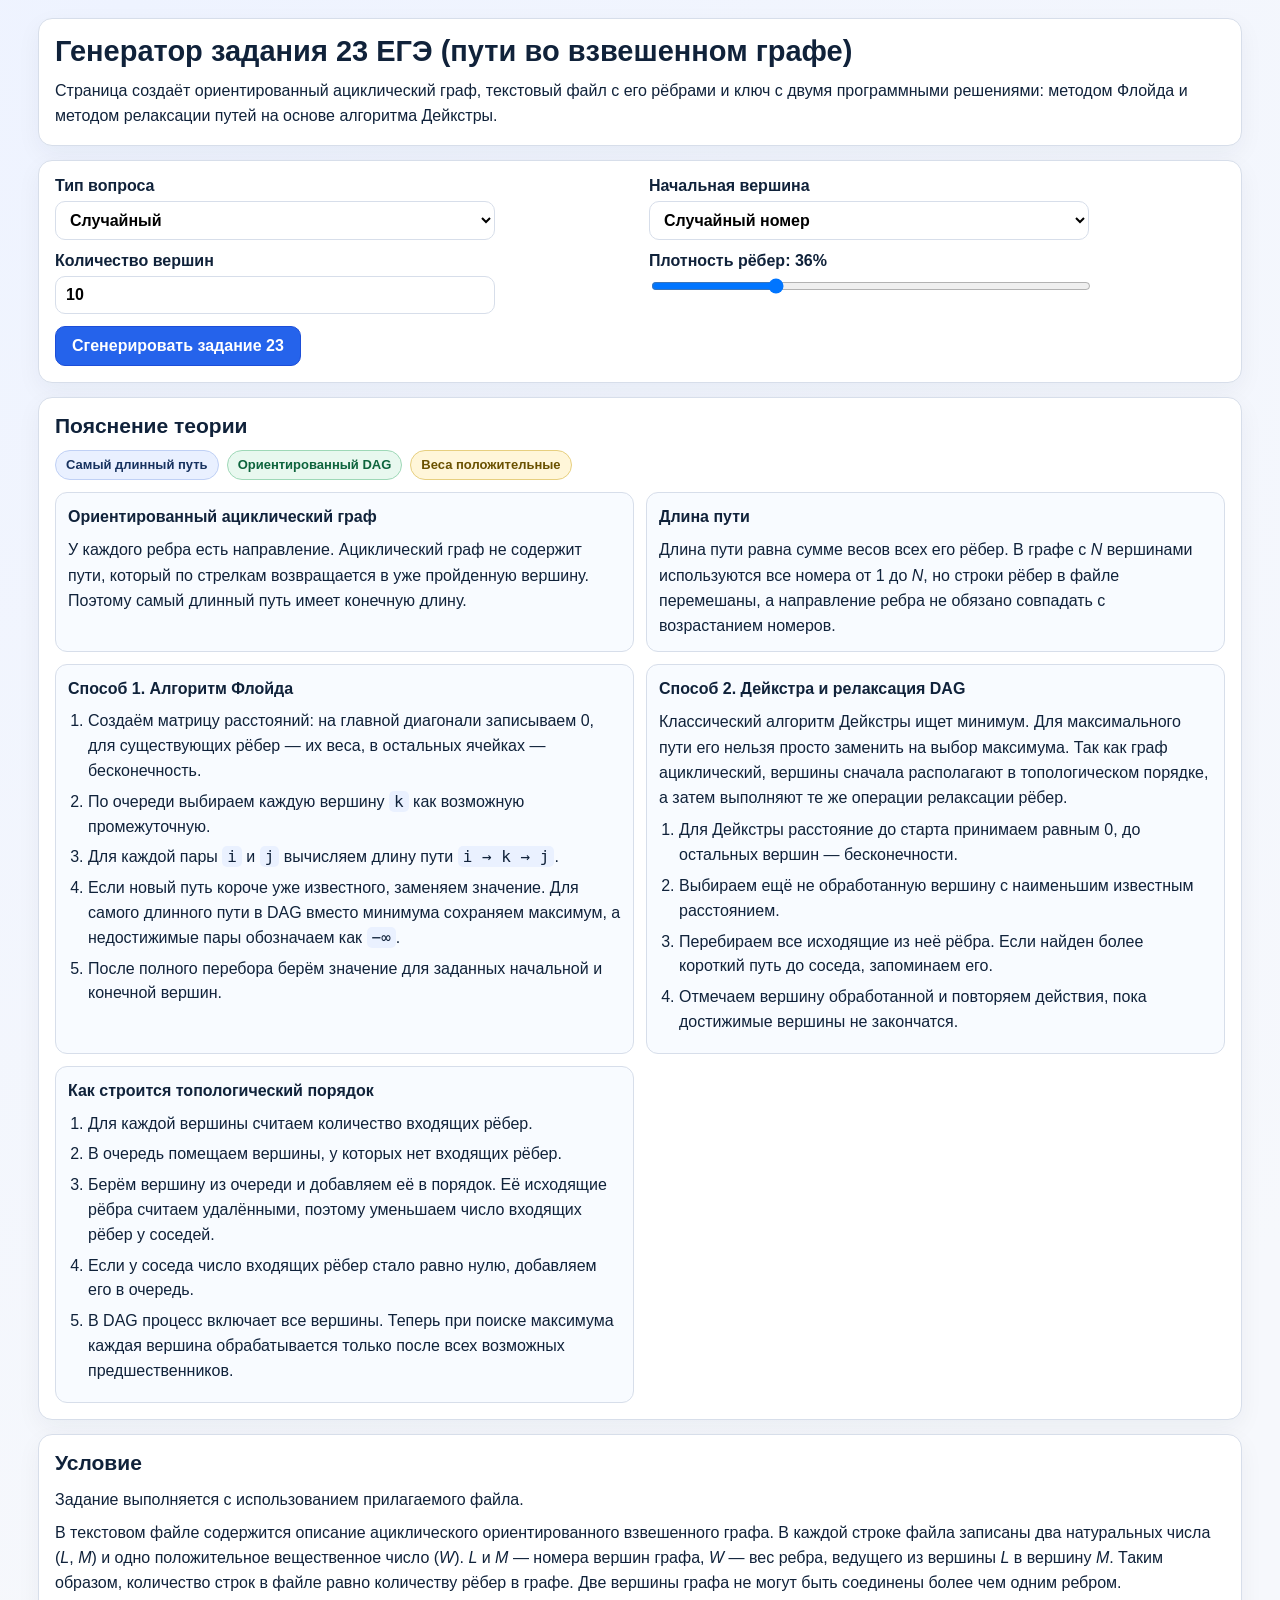
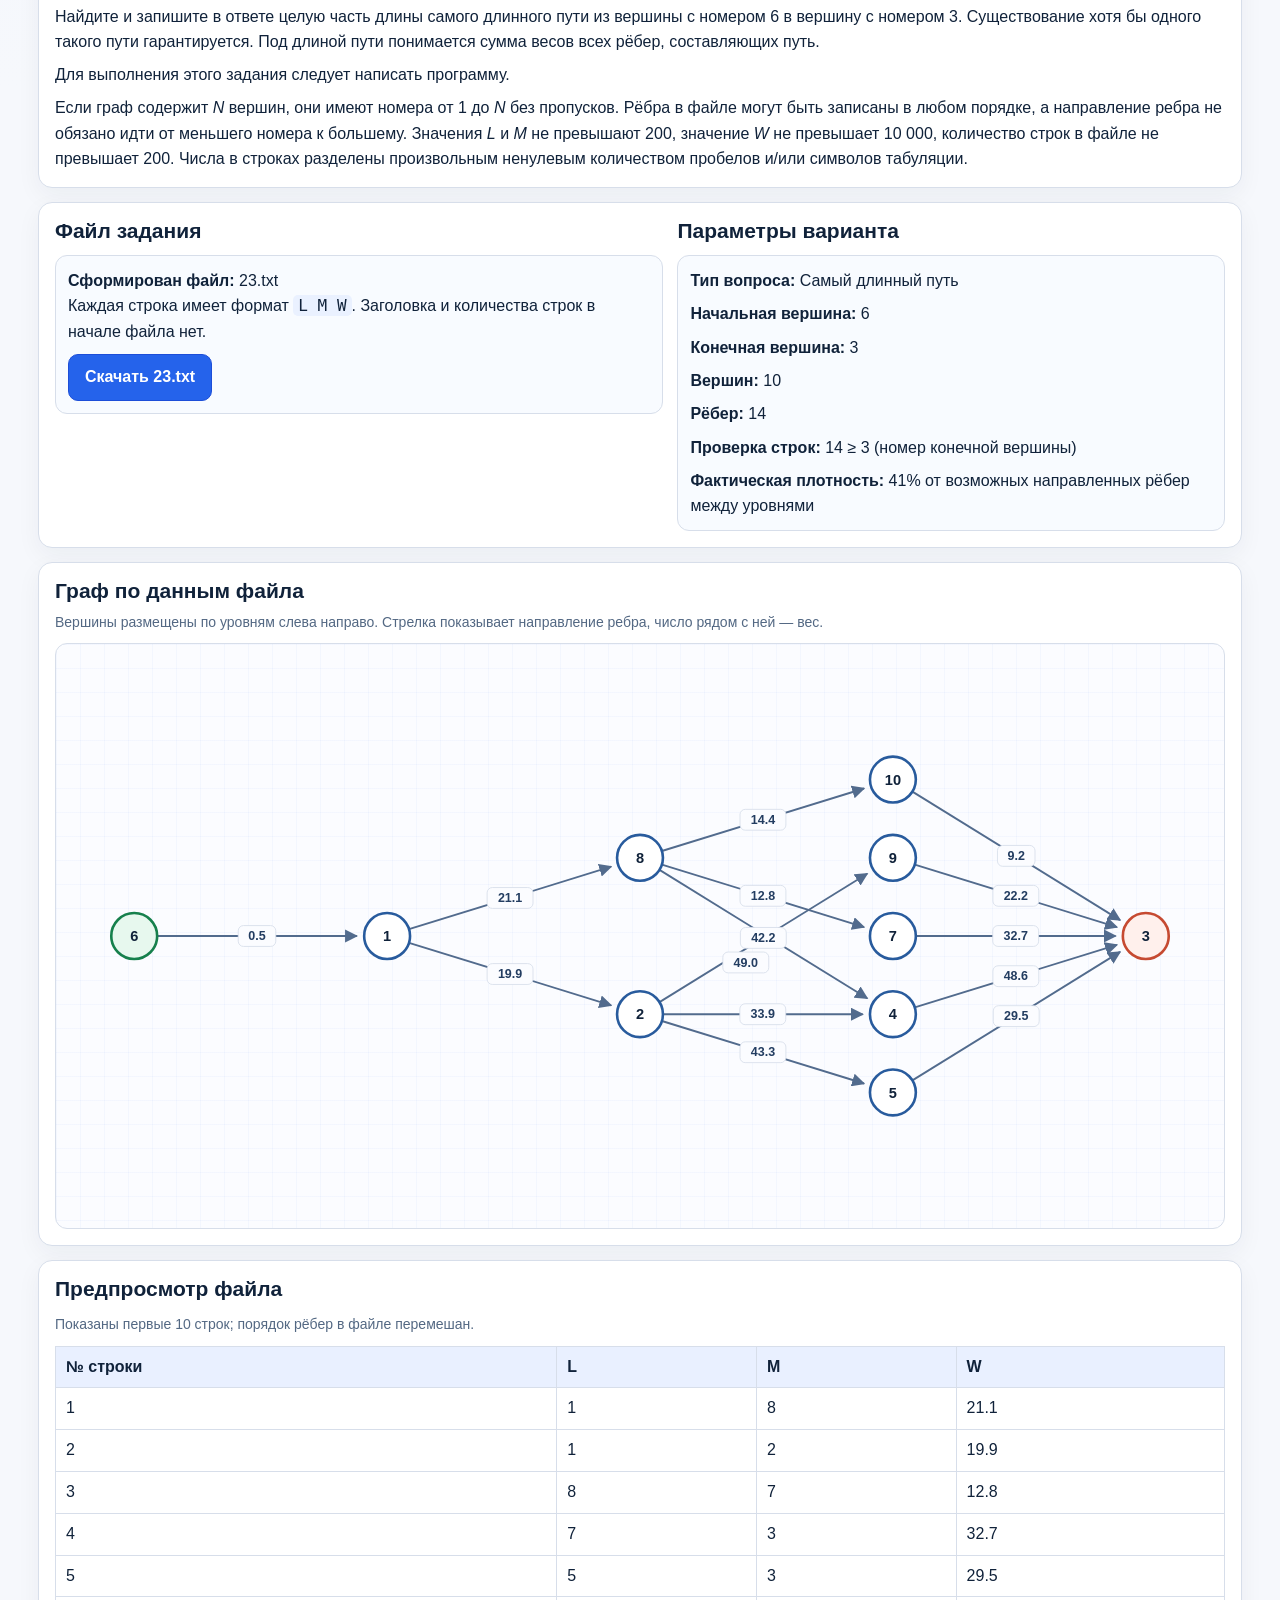
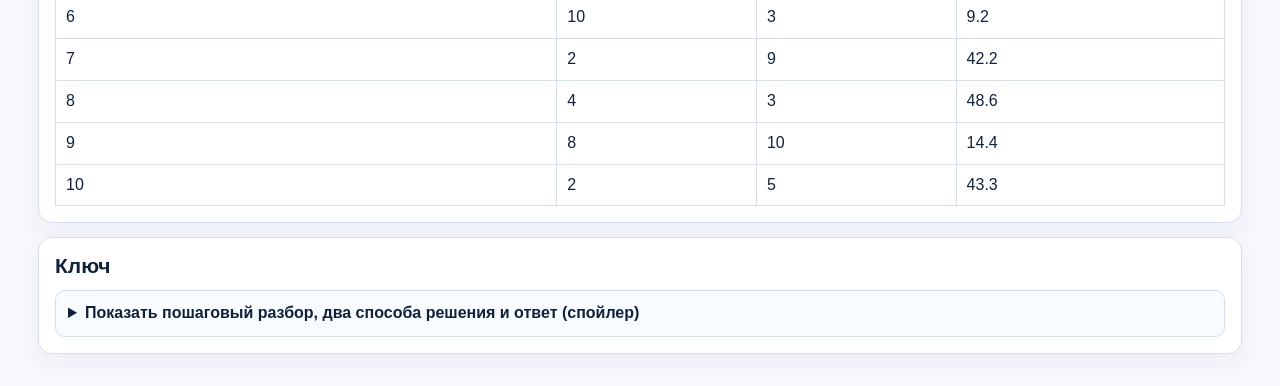
==== task23/index.html @ 6cdf8ed6 "Add task 23 graph path generator" ====
<!doctype html>
<html lang="ru">
  <head>
    <meta charset="UTF-8" />
    <meta name="viewport" content="width=device-width, initial-scale=1.0" />
    <title>Генератор задания 23 ЕГЭ</title>
    <link rel="stylesheet" href="styles.css" />
  </head>
  <body>
    <main class="app">
      <header class="panel">
        <h1>Генератор задания 23 ЕГЭ (пути во взвешенном графе)</h1>
        <p>
          Страница создаёт ориентированный ациклический граф, текстовый файл
          с его рёбрами и ключ с двумя программными решениями: методом Флойда
          и методом релаксации путей на основе алгоритма Дейкстры.
        </p>
      </header>

      <section class="panel controls">
        <label>
          Тип вопроса
          <select id="questionType">
            <option value="random">Случайный</option>
            <option value="shortest">Длина кратчайшего пути</option>
            <option value="longest">Длина самого длинного пути</option>
            <option value="difference">Разность длинного и короткого путей</option>
          </select>
        </label>

        <label>
          Начальная вершина
          <select id="startMode">
            <option value="random">Случайный номер</option>
            <option value="one">Вершина 1</option>
            <option value="not_one">Не вершина 1</option>
          </select>
        </label>

        <label>
          Количество вершин
          <input id="vertexCount" type="number" min="7" max="16" value="10" />
        </label>

        <label>
          <span>Плотность рёбер: <strong id="densityValue">36</strong>%</span>
          <input id="density" type="range" min="25" max="65" value="36" />
        </label>

        <button id="generateBtn" type="button">Сгенерировать задание 23</button>
      </section>

      <section class="panel">
        <h2>Пояснение теории</h2>
        <div id="theoryWrap" class="theory-wrap"></div>
      </section>

      <section class="panel">
        <h2>Условие</h2>
        <div id="taskText" class="task-text"></div>
      </section>

      <section class="panel file-layout">
        <div>
          <h2>Файл задания</h2>
          <div id="filesWrap" class="files-wrap"></div>
        </div>
        <div>
          <h2>Параметры варианта</h2>
          <div id="paramsWrap" class="params-wrap"></div>
        </div>
      </section>

      <section class="panel">
        <h2>Граф по данным файла</h2>
        <p class="section-note">
          Вершины размещены по уровням слева направо. Стрелка показывает
          направление ребра, число рядом с ней — вес.
        </p>
        <div id="graphWrap" class="graph-wrap"></div>
      </section>

      <section class="panel">
        <h2>Предпросмотр файла</h2>
        <div id="previewWrap" class="preview-wrap"></div>
      </section>

      <section class="panel">
        <h2>Ключ</h2>
        <div id="solutionWrap" class="solution"></div>
      </section>
    </main>

    <script src="app.js"></script>
  </body>
</html>
---- task23/styles.css ----
:root {
  --bg: #f6f8fc;
  --panel: #ffffff;
  --line: #d7deea;
  --text: #10223a;
  --muted: #536883;
  --accent: #2563eb;
  --accent-soft: #e9f0ff;
  --ok: #16784a;
  --ok-soft: #e8f8ef;
  --warn-soft: #fff6d9;
}

* {
  box-sizing: border-box;
}

body {
  margin: 0;
  font-family: "Segoe UI", Tahoma, sans-serif;
  background: radial-gradient(circle at 10% 0%, #eef3ff 0%, var(--bg) 45%);
  color: var(--text);
}

.app {
  max-width: 1240px;
  margin: 0 auto;
  padding: 18px;
}

.panel {
  margin-bottom: 14px;
  padding: 16px;
  border: 1px solid var(--line);
  border-radius: 14px;
  background: var(--panel);
  box-shadow: 0 8px 24px rgba(16, 34, 58, 0.05);
}

h1,
h2,
h3 {
  margin-top: 0;
}

h1 {
  margin-bottom: 10px;
  font-size: 29px;
}

h2 {
  margin-bottom: 12px;
  font-size: 21px;
}

h3 {
  margin-bottom: 8px;
  font-size: 16px;
}

p {
  margin: 0;
  line-height: 1.58;
}

.controls {
  display: grid;
  grid-template-columns: repeat(2, minmax(240px, 1fr));
  gap: 12px 18px;
}

label {
  display: flex;
  flex-direction: column;
  gap: 6px;
  font-weight: 650;
}

select,
input,
button,
.download-link {
  font: inherit;
}

select,
input[type="number"] {
  width: 100%;
  max-width: 440px;
  padding: 9px 10px;
  border: 1px solid var(--line);
  border-radius: 10px;
  background: #fff;
}

input[type="range"] {
  width: 100%;
  max-width: 440px;
}

button,
.download-link {
  display: inline-flex;
  width: fit-content;
  align-items: center;
  justify-content: center;
  padding: 10px 16px;
  border: 1px solid #1d4ed8;
  border-radius: 10px;
  background: var(--accent);
  color: #fff;
  font-weight: 700;
  text-decoration: none;
  cursor: pointer;
}

button:hover,
.download-link:hover {
  filter: brightness(1.05);
}

button:disabled {
  opacity: 0.7;
  cursor: wait;
}

.controls button {
  grid-column: 1 / -1;
}

.theory-wrap,
.task-text,
.files-wrap,
.params-wrap,
.solution,
.preview-wrap {
  line-height: 1.55;
}

.chips {
  display: flex;
  flex-wrap: wrap;
  gap: 8px;
  margin-bottom: 12px;
}

.chip {
  display: inline-flex;
  padding: 4px 10px;
  border: 1px solid #bfd0f5;
  border-radius: 999px;
  background: var(--accent-soft);
  color: #17325f;
  font-size: 13px;
  font-weight: 700;
}

.chip.ok {
  border-color: #9ed8b7;
  background: var(--ok-soft);
  color: #0d643d;
}

.chip.warn {
  border-color: #e7cf7f;
  background: var(--warn-soft);
  color: #6a5100;
}

.theory-grid {
  display: grid;
  grid-template-columns: repeat(2, minmax(0, 1fr));
  gap: 12px;
}

.theory-card,
.files-box,
.params-box,
.note-box,
.answer-box,
.path-box {
  padding: 12px;
  border: 1px solid var(--line);
  border-radius: 12px;
  background: #f8fbff;
}

.theory-card ul,
.theory-card ol {
  margin: 8px 0 0;
  padding-left: 20px;
}

.theory-card li {
  margin-bottom: 6px;
}

.file-layout {
  display: grid;
  grid-template-columns: 1fr 0.9fr;
  gap: 14px;
}

.params-box p + p,
.task-text p + p {
  margin-top: 8px;
}

.files-box .download-link {
  margin-top: 10px;
}

.section-note {
  margin: -4px 0 10px;
  color: var(--muted);
  font-size: 14px;
}

.graph-wrap {
  overflow: auto;
  border: 1px solid var(--line);
  border-radius: 12px;
  background:
    linear-gradient(rgba(37, 99, 235, 0.035) 1px, transparent 1px),
    linear-gradient(90deg, rgba(37, 99, 235, 0.035) 1px, transparent 1px),
    #fbfcff;
  background-size: 24px 24px;
}

.graph-wrap svg {
  display: block;
  min-width: 760px;
  width: 100%;
  height: auto;
}

.table-wrap {
  overflow: auto;
}

table {
  width: 100%;
  min-width: 520px;
  border-collapse: collapse;
}

th,
td {
  padding: 8px 10px;
  border: 1px solid var(--line);
  text-align: left;
  vertical-align: top;
}

th {
  background: var(--accent-soft);
  font-weight: 700;
}

.preview-meta {
  margin-bottom: 10px;
  color: var(--muted);
  font-size: 14px;
}

.solution details {
  padding: 10px 12px;
  border: 1px solid var(--line);
  border-radius: 10px;
  background: #f8fbff;
}

.solution summary {
  cursor: pointer;
  font-weight: 700;
}

.solution ol {
  margin: 12px 0 0 20px;
  padding: 0;
}

.solution li {
  margin-bottom: 8px;
}

.path-grid {
  display: grid;
  grid-template-columns: repeat(2, minmax(0, 1fr));
  gap: 10px;
  margin-top: 10px;
}

.path-box strong {
  display: block;
  margin-bottom: 5px;
}

.answer-box {
  margin-top: 10px;
  border-color: #9ed8b7;
  background: var(--ok-soft);
  font-weight: 700;
}

.code-title {
  margin: 14px 0 7px;
  font-weight: 700;
}

.python-wrap {
  overflow: auto;
  border: 1px solid #c7d6f6;
  border-radius: 10px;
  background: #f3f7ff;
}

pre {
  margin: 0;
  padding: 12px;
  font-family: "Consolas", "DejaVu Sans Mono", monospace;
  font-size: 12px;
  line-height: 1.5;
  white-space: pre;
}

code {
  padding: 1px 5px;
  border-radius: 5px;
  background: #eaf1ff;
  font-family: "Consolas", "DejaVu Sans Mono", monospace;
}

@media (max-width: 860px) {
  .controls,
  .theory-grid,
  .file-layout,
  .path-grid {
    grid-template-columns: 1fr;
  }

  .controls button {
    grid-column: auto;
  }

  h1 {
    font-size: 25px;
  }
}
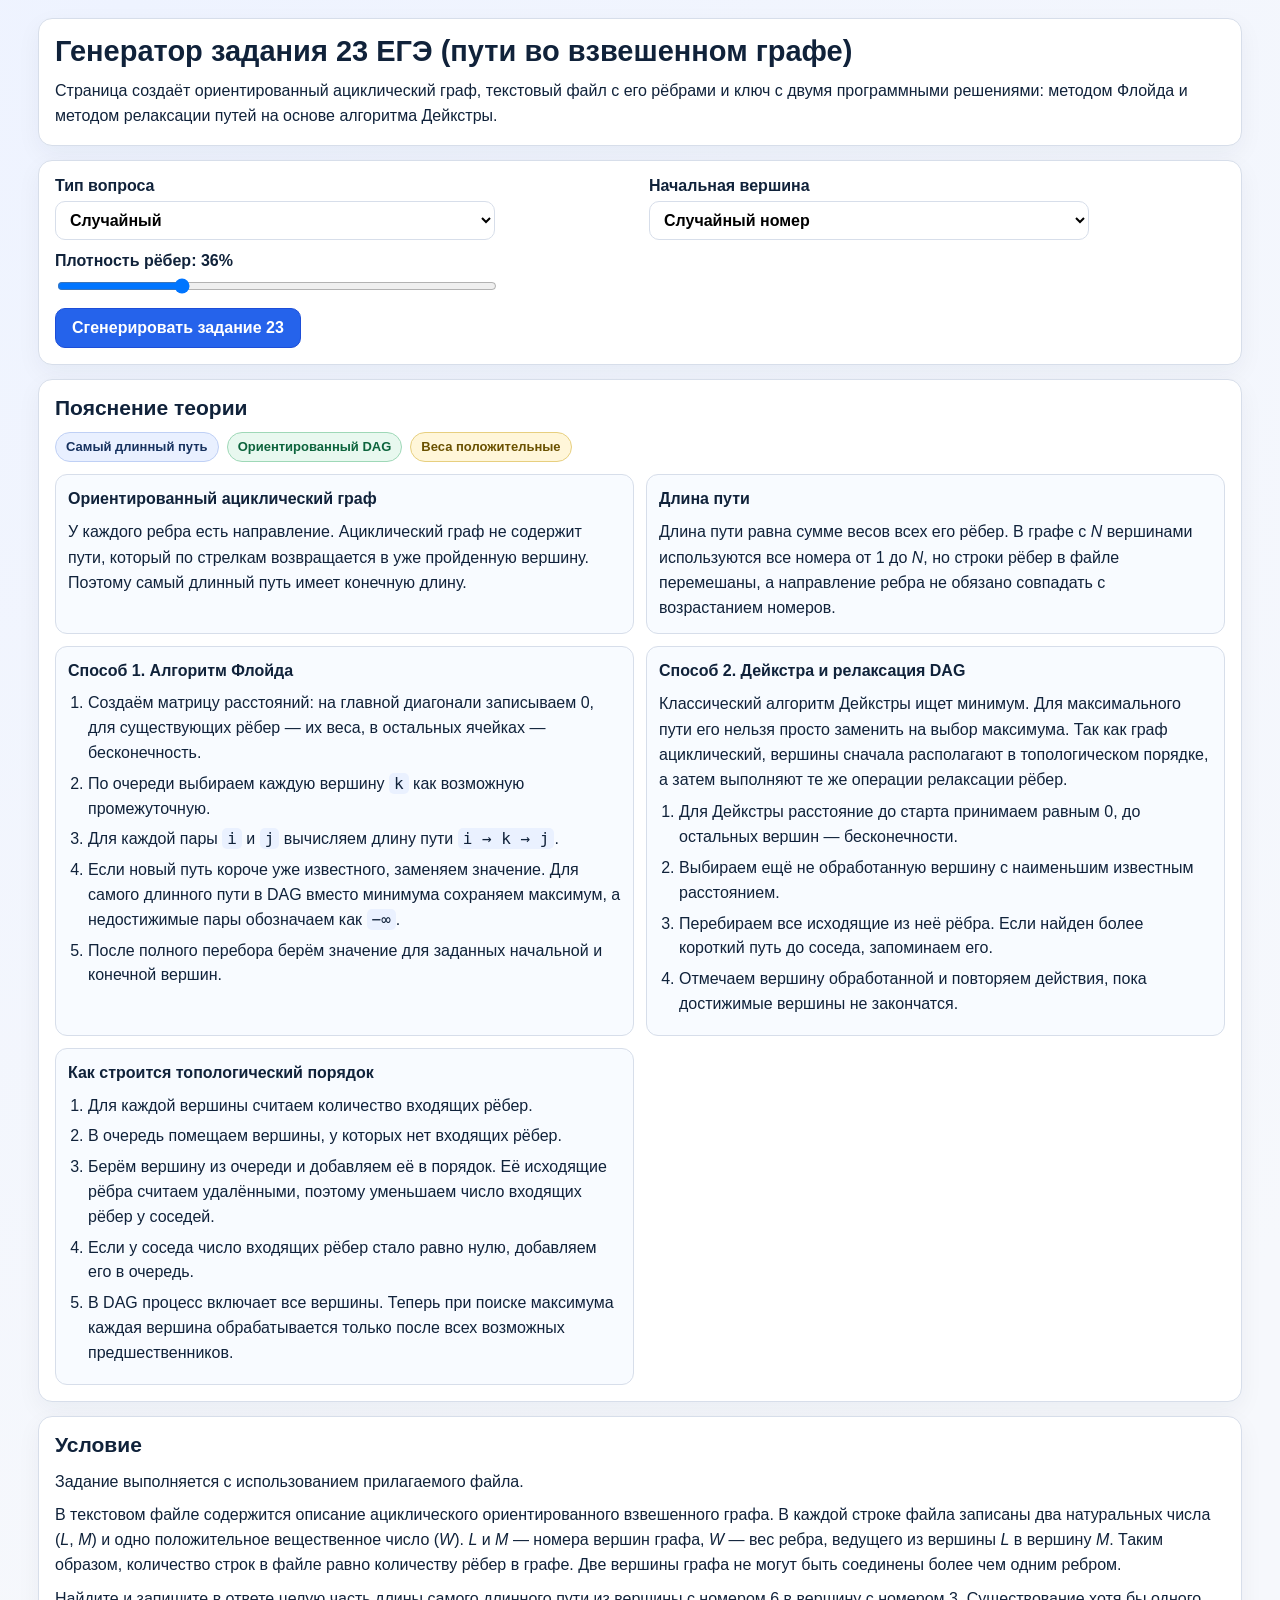
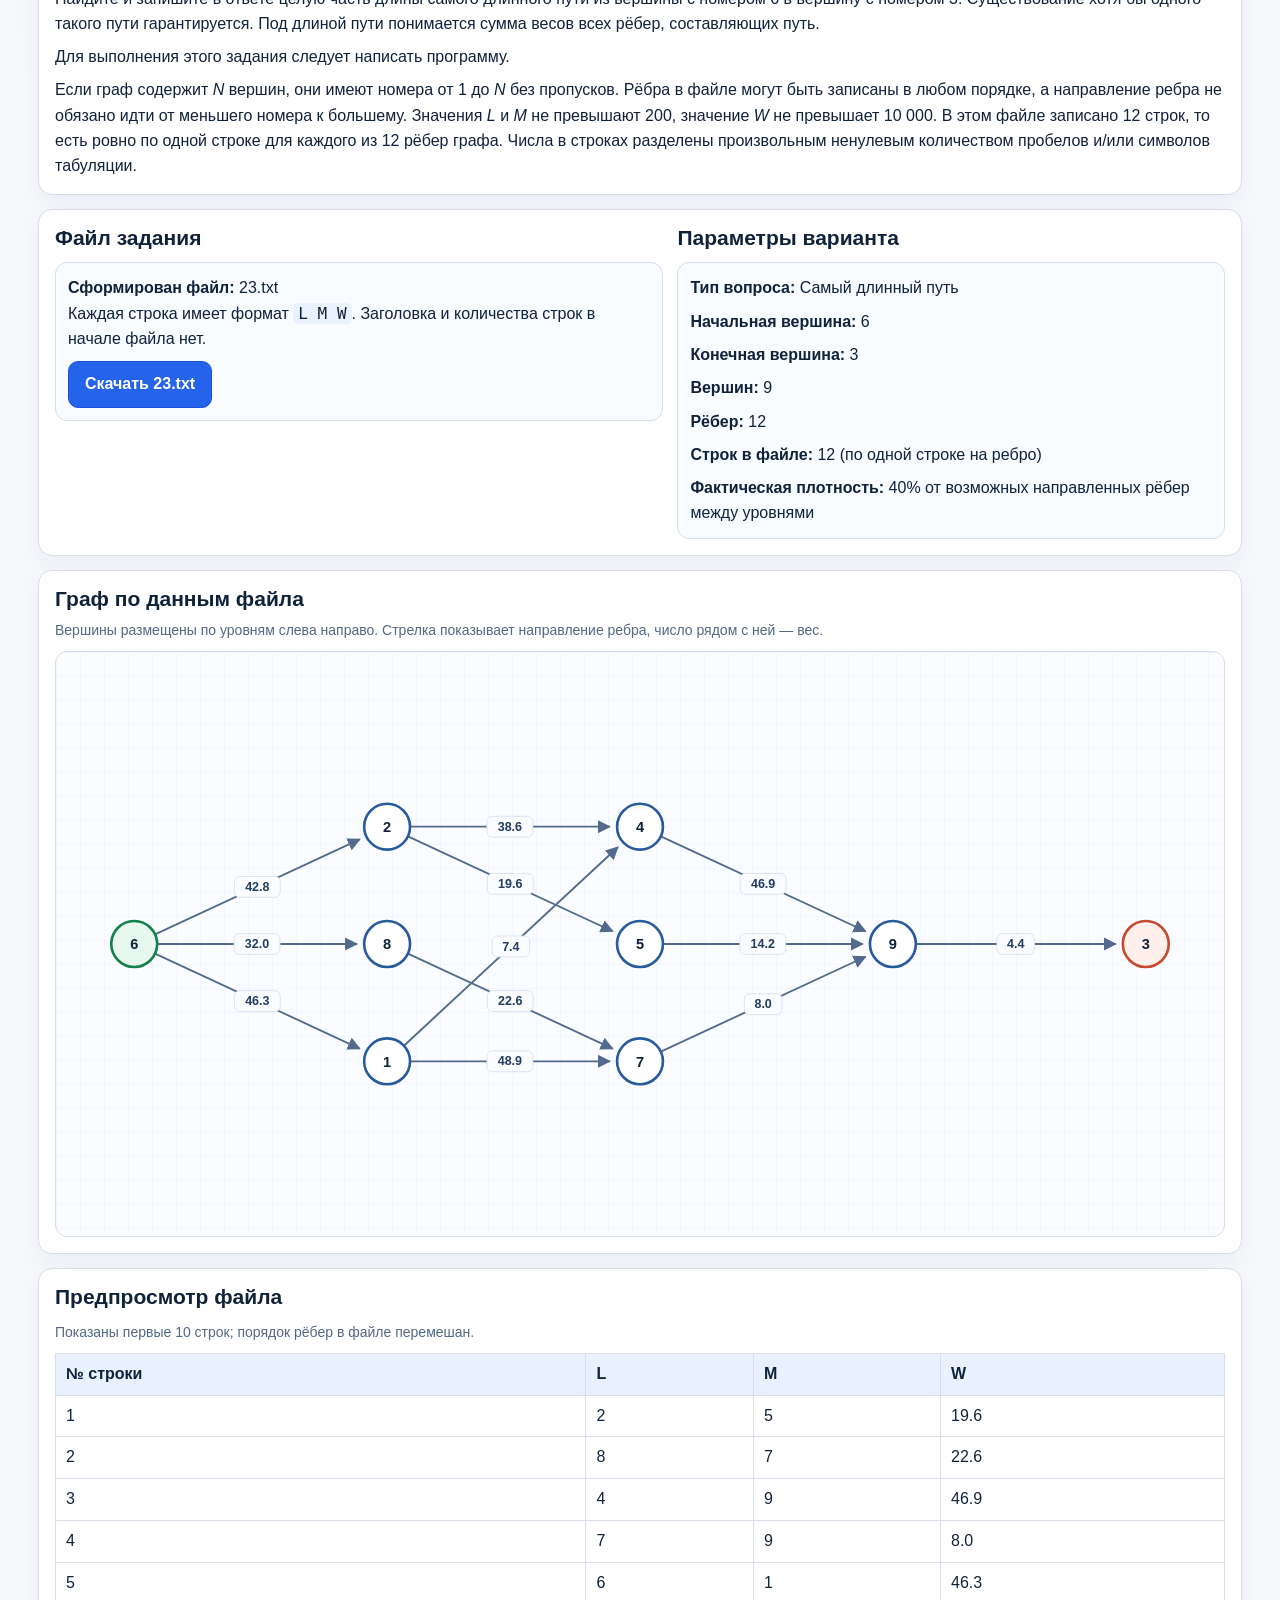
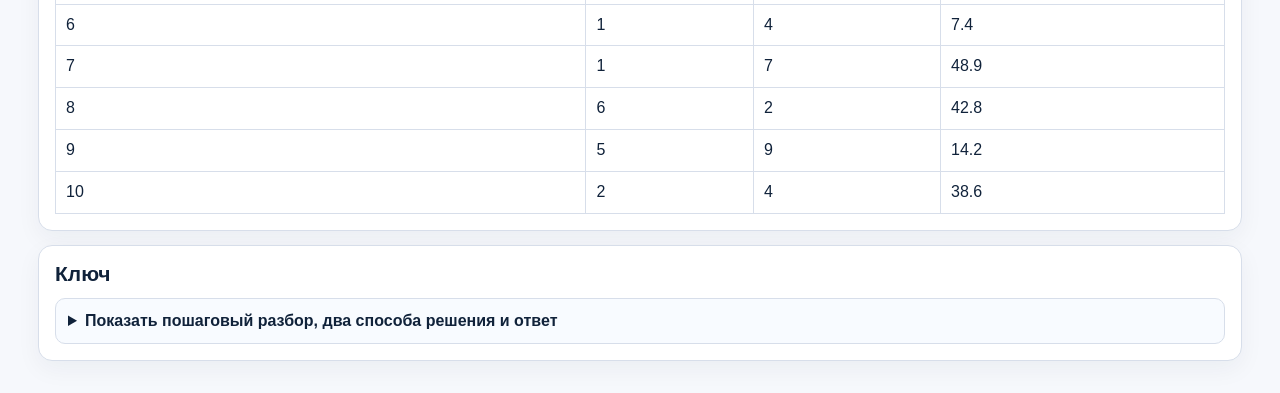
==== commit ef979246: "Refine task 23 graph generation details" ====
--- a/task23/index.html
+++ b/task23/index.html
@@ -35,11 +35,6 @@
             <option value="one">Вершина 1</option>
             <option value="not_one">Не вершина 1</option>
           </select>
-        </label>
-
-        <label>
-          Количество вершин
-          <input id="vertexCount" type="number" min="7" max="16" value="10" />
         </label>
 
         <label>
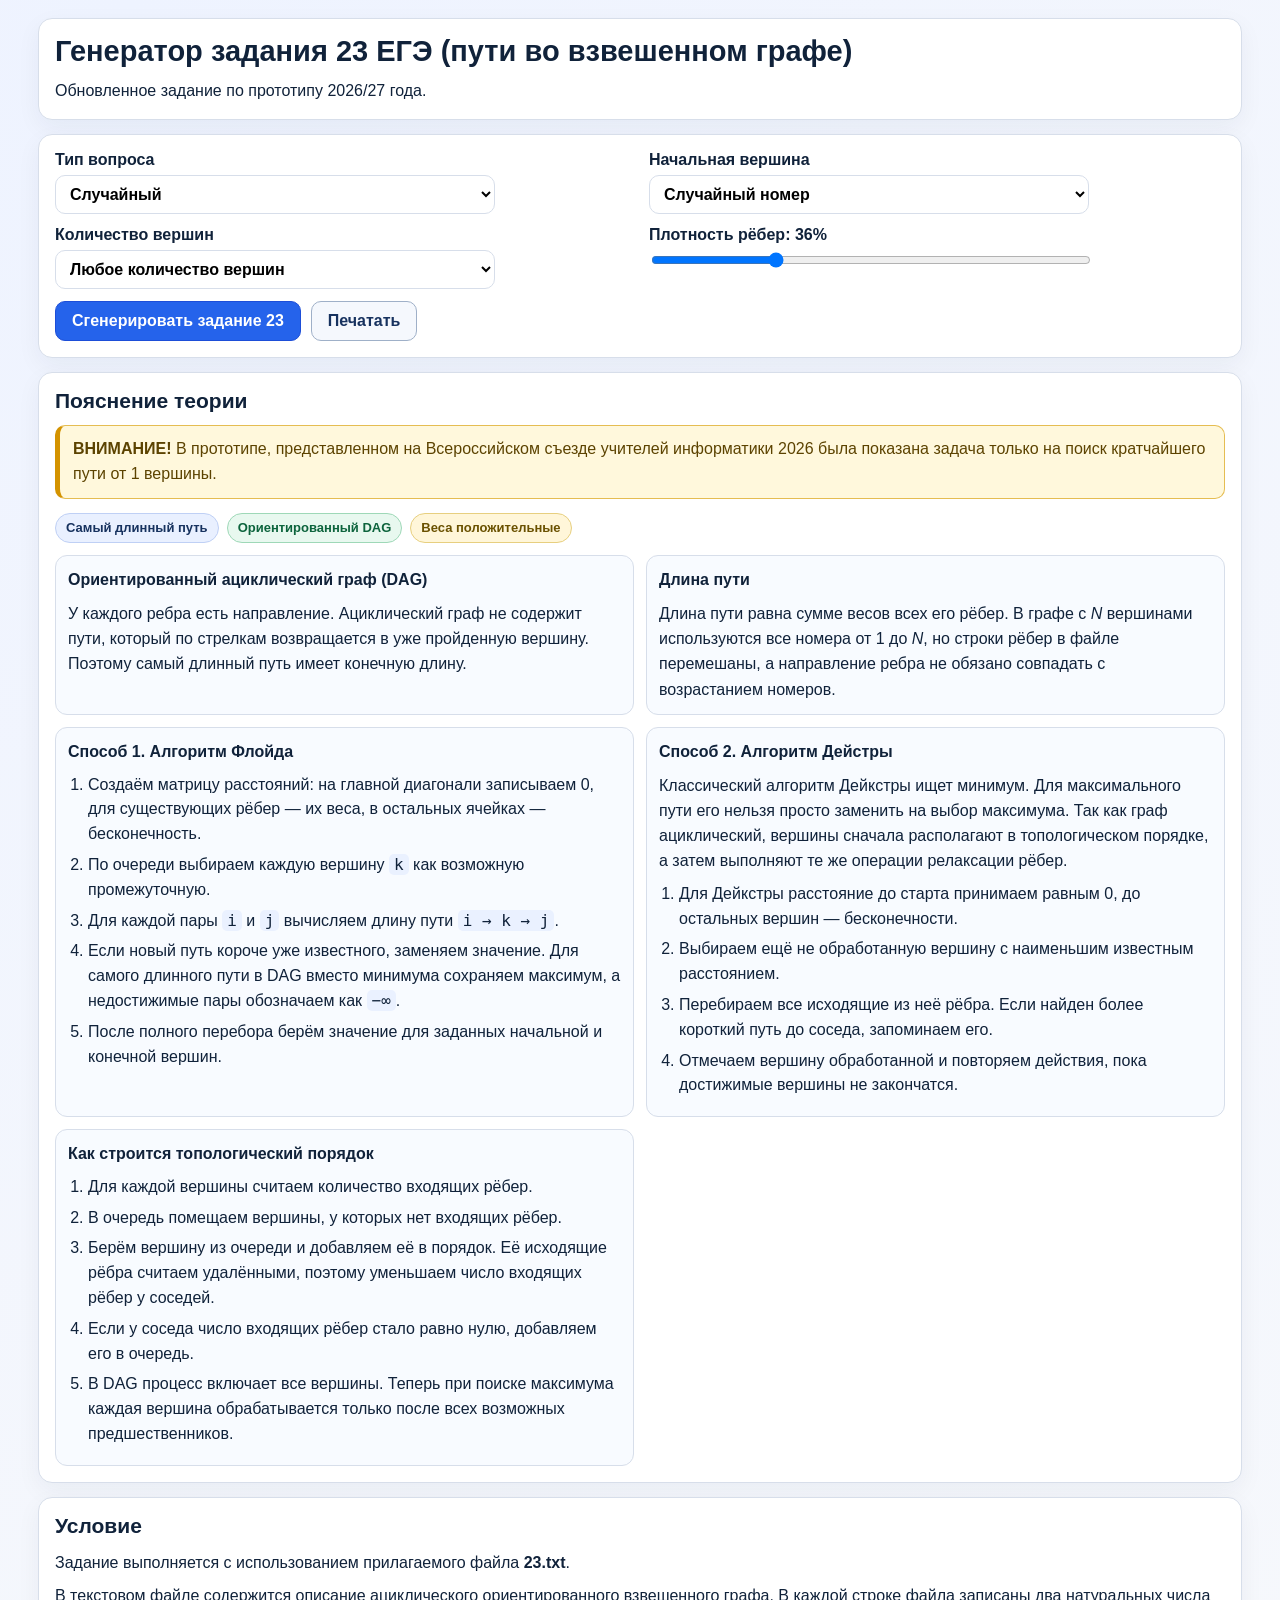
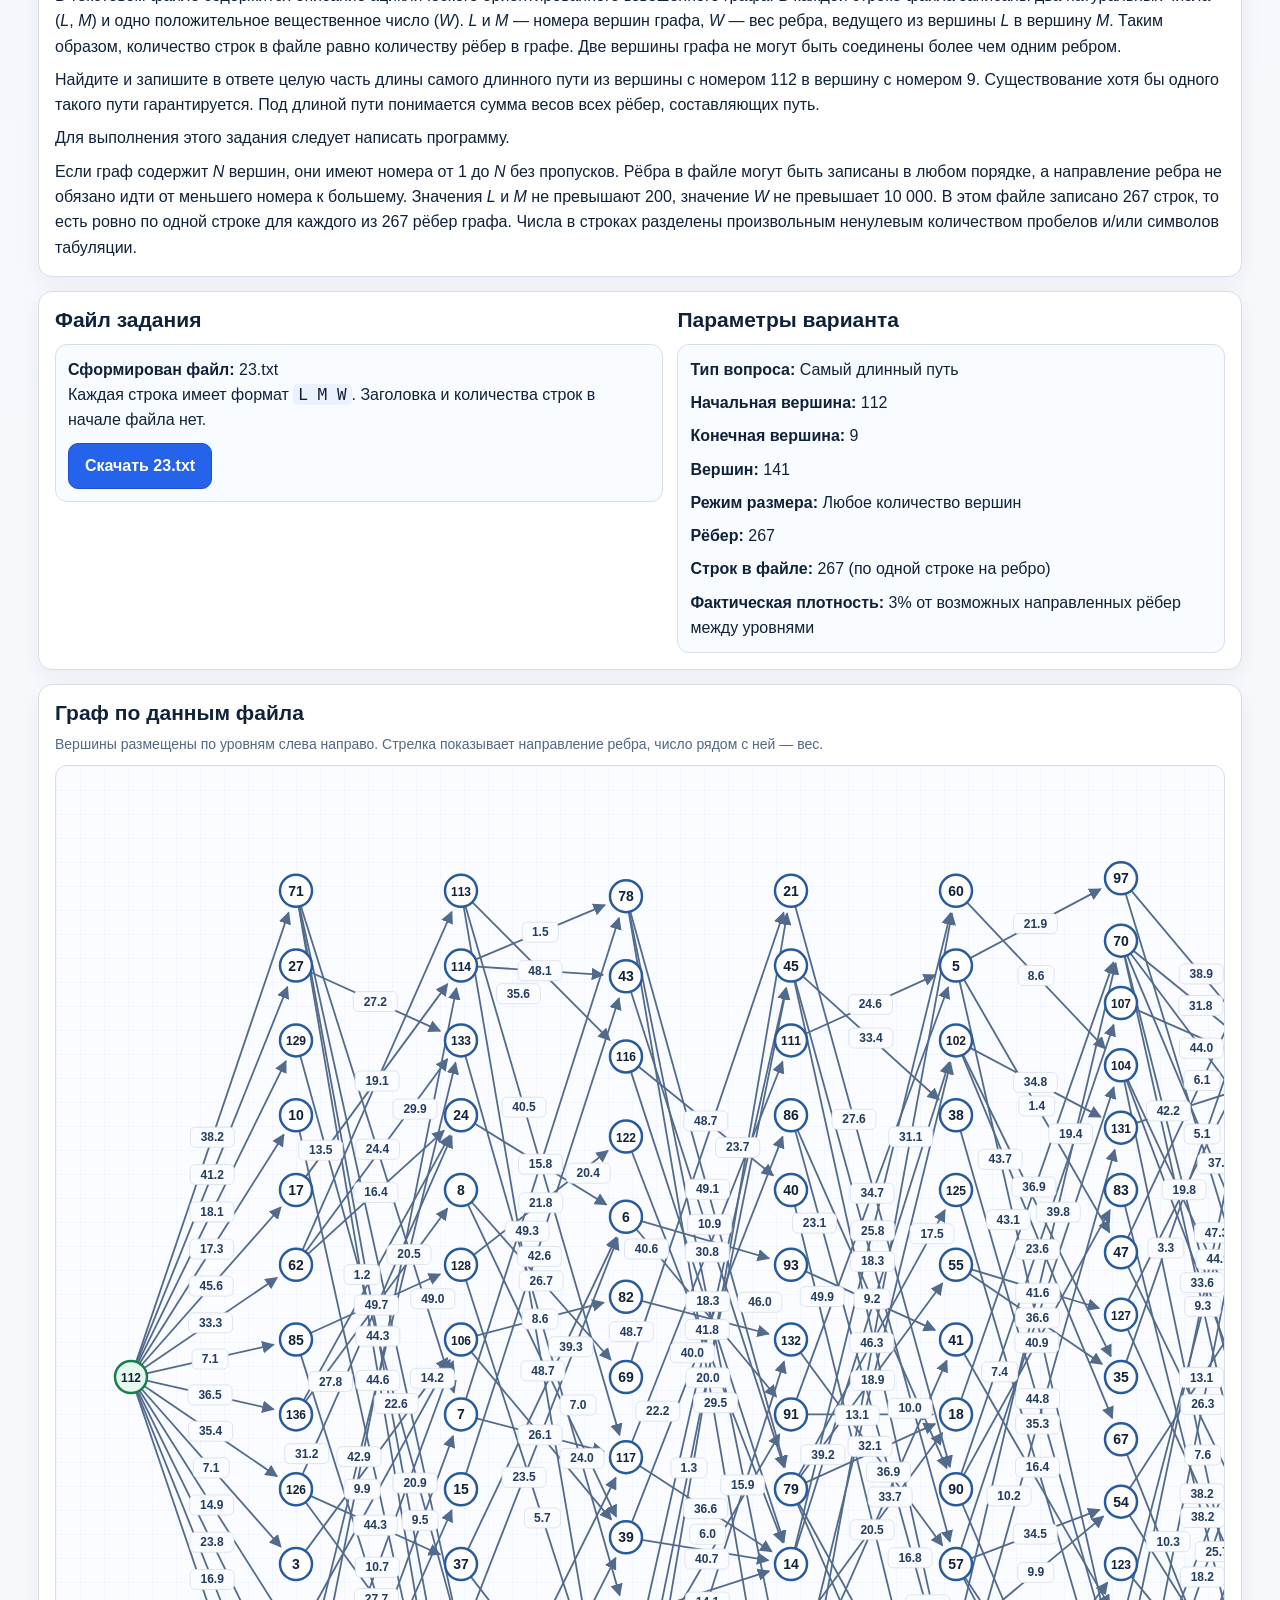
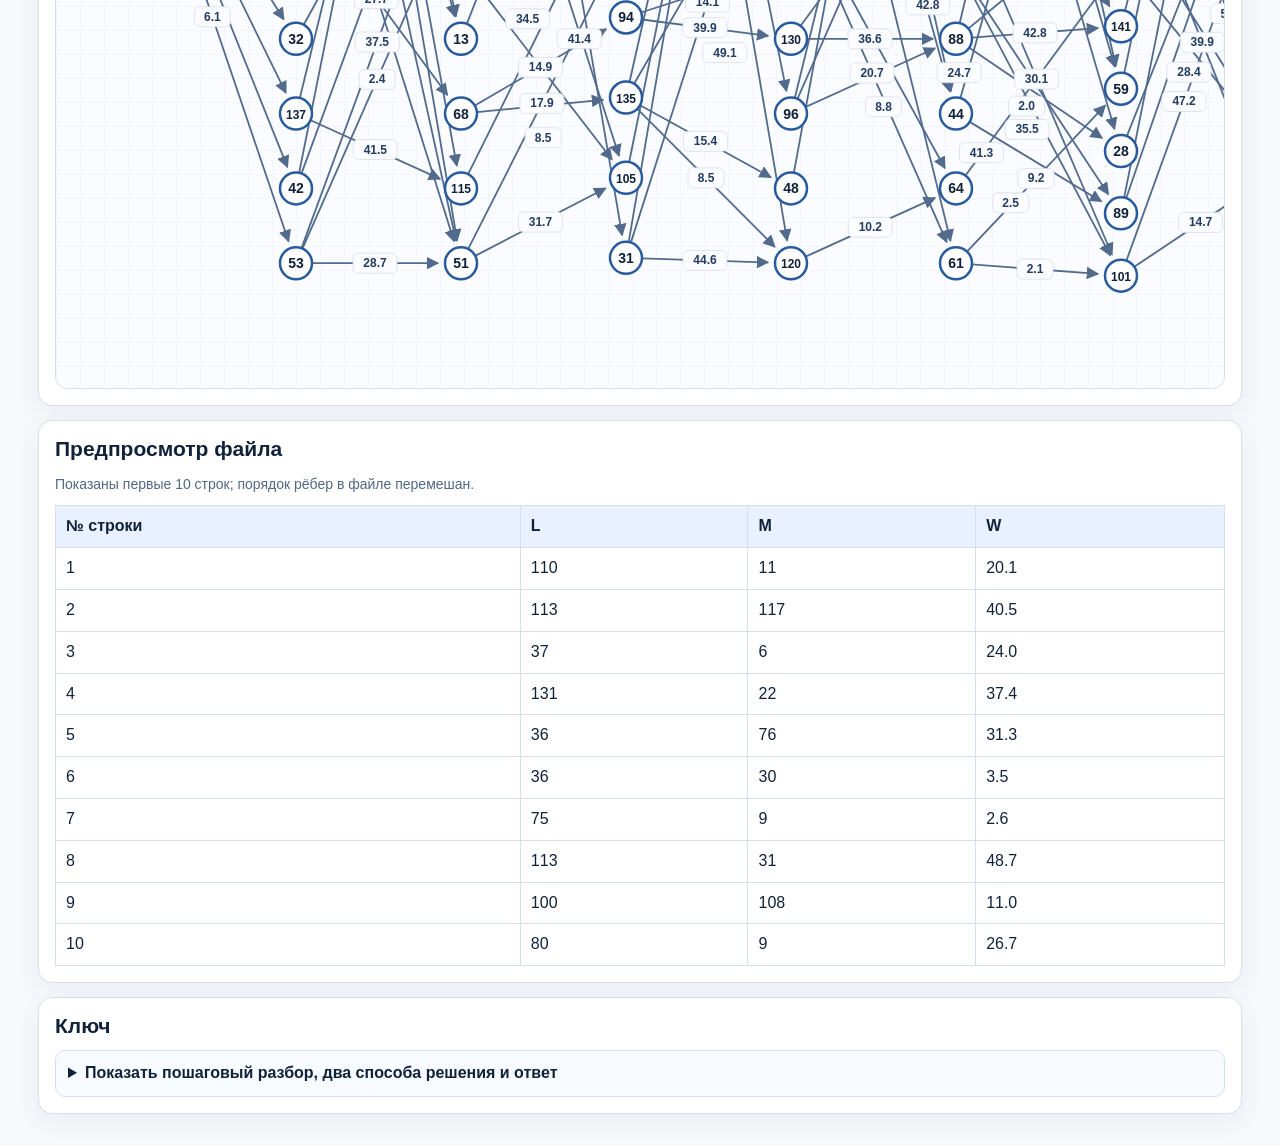
==== commit 85e3e14e: "Add printable task 23 packages and controls" ====
--- a/task23/index.html
+++ b/task23/index.html
@@ -10,11 +10,7 @@
     <main class="app">
       <header class="panel">
         <h1>Генератор задания 23 ЕГЭ (пути во взвешенном графе)</h1>
-        <p>
-          Страница создаёт ориентированный ациклический граф, текстовый файл
-          с его рёбрами и ключ с двумя программными решениями: методом Флойда
-          и методом релаксации путей на основе алгоритма Дейкстры.
-        </p>
+        <p>Обновленное задание по прототипу 2026/27 года.</p>
       </header>
 
       <section class="panel controls">
@@ -38,11 +34,22 @@
         </label>
 
         <label>
+          Количество вершин
+          <select id="vertexMode">
+            <option value="any">Любое количество вершин</option>
+            <option value="manual">До 10 вершин (для ручной проверки)</option>
+          </select>
+        </label>
+
+        <label>
           <span>Плотность рёбер: <strong id="densityValue">36</strong>%</span>
           <input id="density" type="range" min="25" max="65" value="36" />
         </label>
 
-        <button id="generateBtn" type="button">Сгенерировать задание 23</button>
+        <div class="control-actions">
+          <button id="generateBtn" type="button">Сгенерировать задание 23</button>
+          <button id="printBtn" class="button-secondary" type="button">Печатать</button>
+        </div>
       </section>
 
       <section class="panel">
@@ -86,6 +93,33 @@
       </section>
     </main>
 
+    <dialog id="printDialog" class="print-dialog" aria-labelledby="printDialogTitle">
+      <form id="printForm" class="print-form">
+        <div class="dialog-heading">
+          <div>
+            <h2 id="printDialogTitle">Комплект печатных вариантов</h2>
+            <p>Будут созданы задания, решения, графы SVG/JPEG и файлы данных TXT.</p>
+          </div>
+          <button id="printCloseBtn" class="dialog-close" type="button" aria-label="Закрыть">×</button>
+        </div>
+
+        <label>
+          Сколько задач сгенерировать
+          <input id="printCount" type="number" min="1" max="30" value="5" required />
+        </label>
+        <p class="dialog-note">Допустимо от 1 до 30 задач. Текущие настройки применяются ко всему комплекту, а значения «Случайный» выбираются заново для каждой задачи.</p>
+
+        <div id="printStatus" class="print-status" role="status" aria-live="polite"></div>
+        <a id="printDownload" class="download-link print-download" hidden>Скачать комплект ZIP</a>
+
+        <div class="dialog-actions">
+          <button id="printCancelBtn" class="button-secondary" type="button">Отмена</button>
+          <button id="printCreateBtn" type="submit">Создать комплект</button>
+        </div>
+      </form>
+    </dialog>
+
+    <script src="zip.js"></script>
     <script src="app.js"></script>
   </body>
 </html>
--- a/task23/styles.css
+++ b/task23/styles.css
@@ -15,6 +15,10 @@
   box-sizing: border-box;
 }
 
+[hidden] {
+  display: none !important;
+}
+
 body {
   margin: 0;
   font-family: "Segoe UI", Tahoma, sans-serif;
@@ -124,8 +128,22 @@
   cursor: wait;
 }
 
-.controls button {
+.control-actions {
   grid-column: 1 / -1;
+  display: flex;
+  flex-wrap: wrap;
+  gap: 10px;
+}
+
+.button-secondary {
+  border-color: #9fb0c8;
+  background: #f5f8fd;
+  color: #17325f;
+}
+
+.button-secondary:hover {
+  background: #eaf1ff;
+  filter: none;
 }
 
 .theory-wrap,
@@ -142,6 +160,16 @@
   flex-wrap: wrap;
   gap: 8px;
   margin-bottom: 12px;
+}
+
+.theory-alert {
+  margin-bottom: 14px;
+  padding: 11px 13px;
+  border: 1px solid #e5bd52;
+  border-left: 5px solid #d49300;
+  border-radius: 10px;
+  background: #fff8dc;
+  color: #5c4300;
 }
 
 .chip {
@@ -315,6 +343,35 @@
   background: #f3f7ff;
 }
 
+.python-wrap code {
+  display: block;
+  padding: 0;
+  background: transparent;
+}
+
+.py-keyword {
+  color: #1d4ed8;
+  font-weight: 750;
+}
+
+.py-builtin {
+  color: #08717f;
+  font-weight: 700;
+}
+
+.py-string {
+  color: #a13d10;
+}
+
+.py-number {
+  color: #a51f55;
+}
+
+.py-comment {
+  color: #16784a;
+  font-style: italic;
+}
+
 pre {
   margin: 0;
   padding: 12px;
@@ -331,6 +388,84 @@
   font-family: "Consolas", "DejaVu Sans Mono", monospace;
 }
 
+.print-dialog {
+  width: min(560px, calc(100% - 28px));
+  padding: 0;
+  border: 1px solid var(--line);
+  border-radius: 16px;
+  background: var(--panel);
+  color: var(--text);
+  box-shadow: 0 24px 70px rgba(16, 34, 58, 0.24);
+}
+
+.print-dialog::backdrop {
+  background: rgba(16, 34, 58, 0.46);
+  backdrop-filter: blur(3px);
+}
+
+.print-form {
+  display: grid;
+  gap: 16px;
+  padding: 20px;
+}
+
+.dialog-heading {
+  display: flex;
+  align-items: flex-start;
+  justify-content: space-between;
+  gap: 18px;
+}
+
+.dialog-heading h2 {
+  margin-bottom: 5px;
+}
+
+.dialog-heading p,
+.dialog-note {
+  color: var(--muted);
+  font-size: 14px;
+}
+
+.dialog-close {
+  flex: 0 0 auto;
+  width: 36px;
+  height: 36px;
+  padding: 0 0 3px;
+  border-color: transparent;
+  background: transparent;
+  color: #445b78;
+  font-size: 28px;
+  line-height: 1;
+}
+
+.dialog-close:hover {
+  background: #edf2fa;
+  filter: none;
+}
+
+.print-status {
+  min-height: 0;
+  border-radius: 10px;
+  color: #294665;
+}
+
+.print-status:not(:empty) {
+  padding: 10px 12px;
+  border: 1px solid #cbd8ec;
+  background: #f5f8fd;
+}
+
+.print-download {
+  margin-top: -4px;
+}
+
+.dialog-actions {
+  display: flex;
+  justify-content: flex-end;
+  gap: 10px;
+  padding-top: 2px;
+}
+
 @media (max-width: 860px) {
   .controls,
   .theory-grid,
@@ -339,8 +474,14 @@
     grid-template-columns: 1fr;
   }
 
-  .controls button {
-    grid-column: auto;
+  .control-actions,
+  .dialog-actions {
+    align-items: stretch;
+  }
+
+  .control-actions button,
+  .dialog-actions button {
+    flex: 1;
   }
 
   h1 {
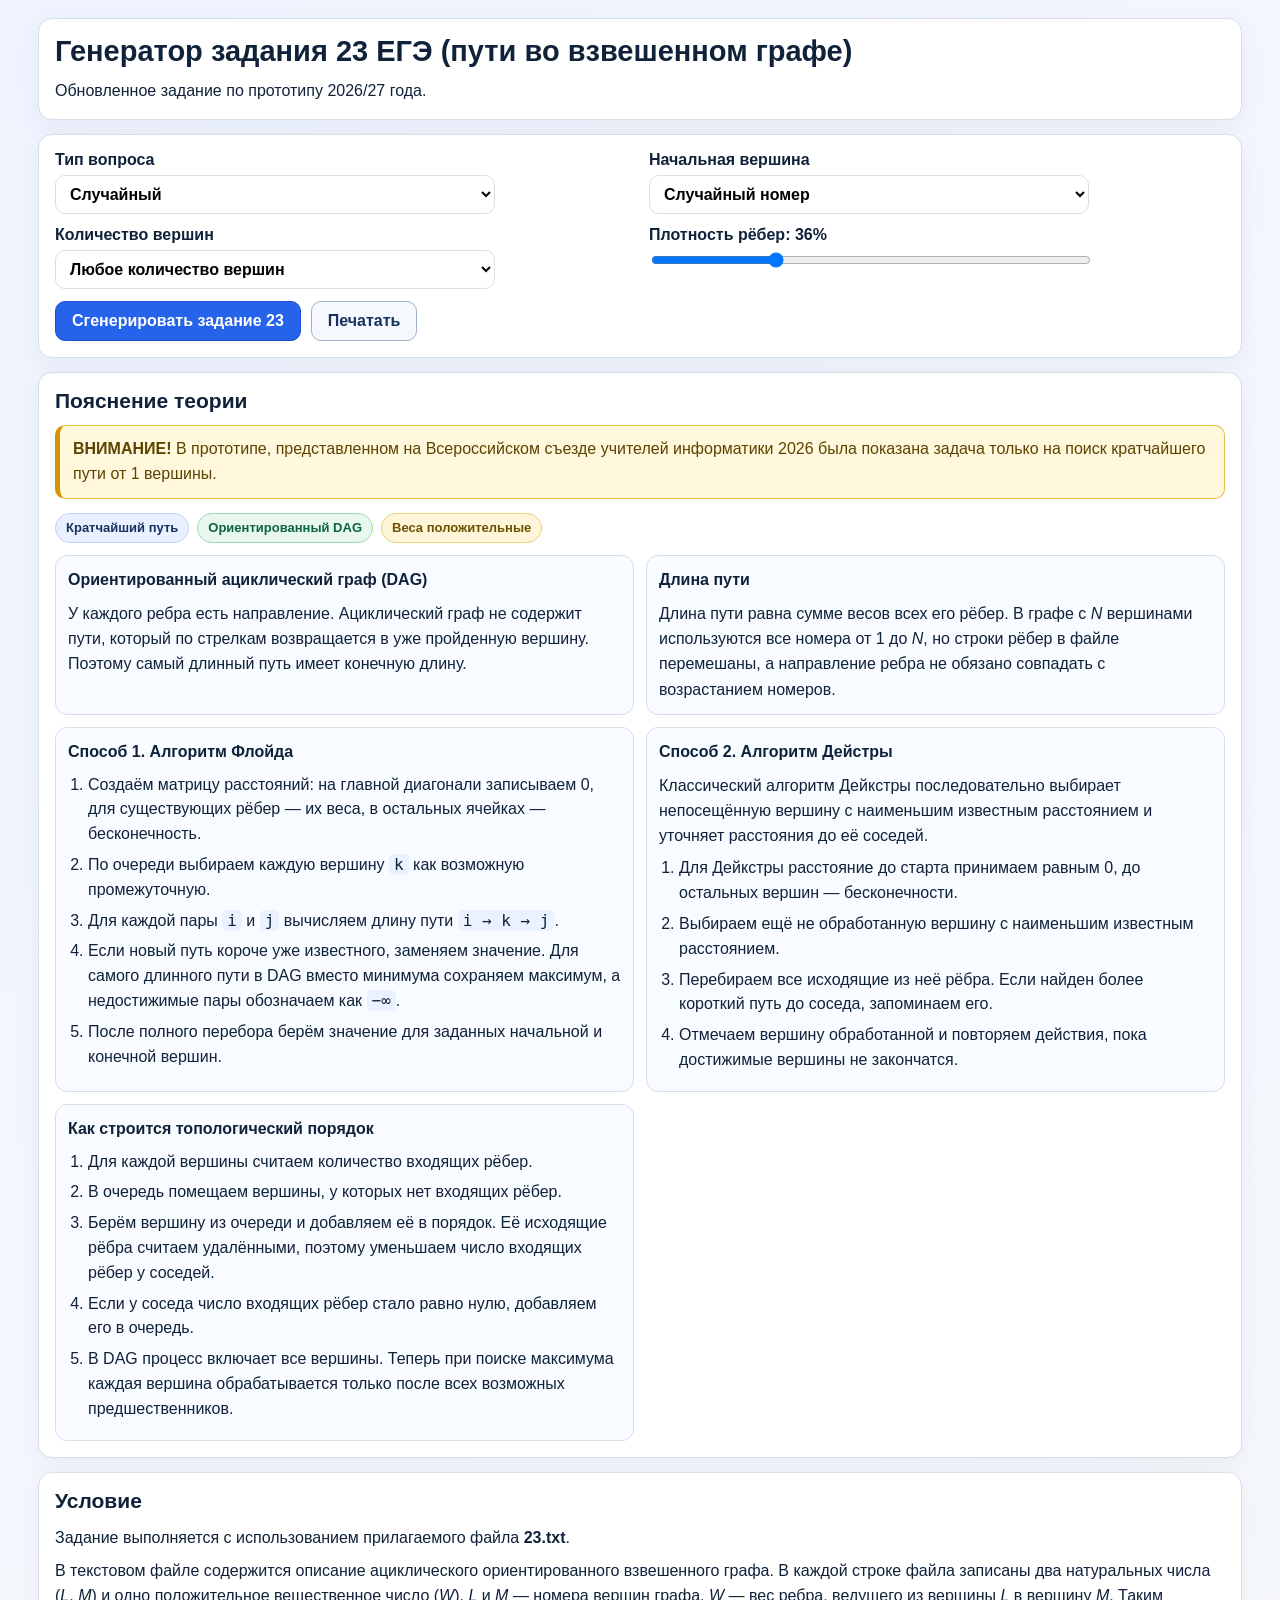
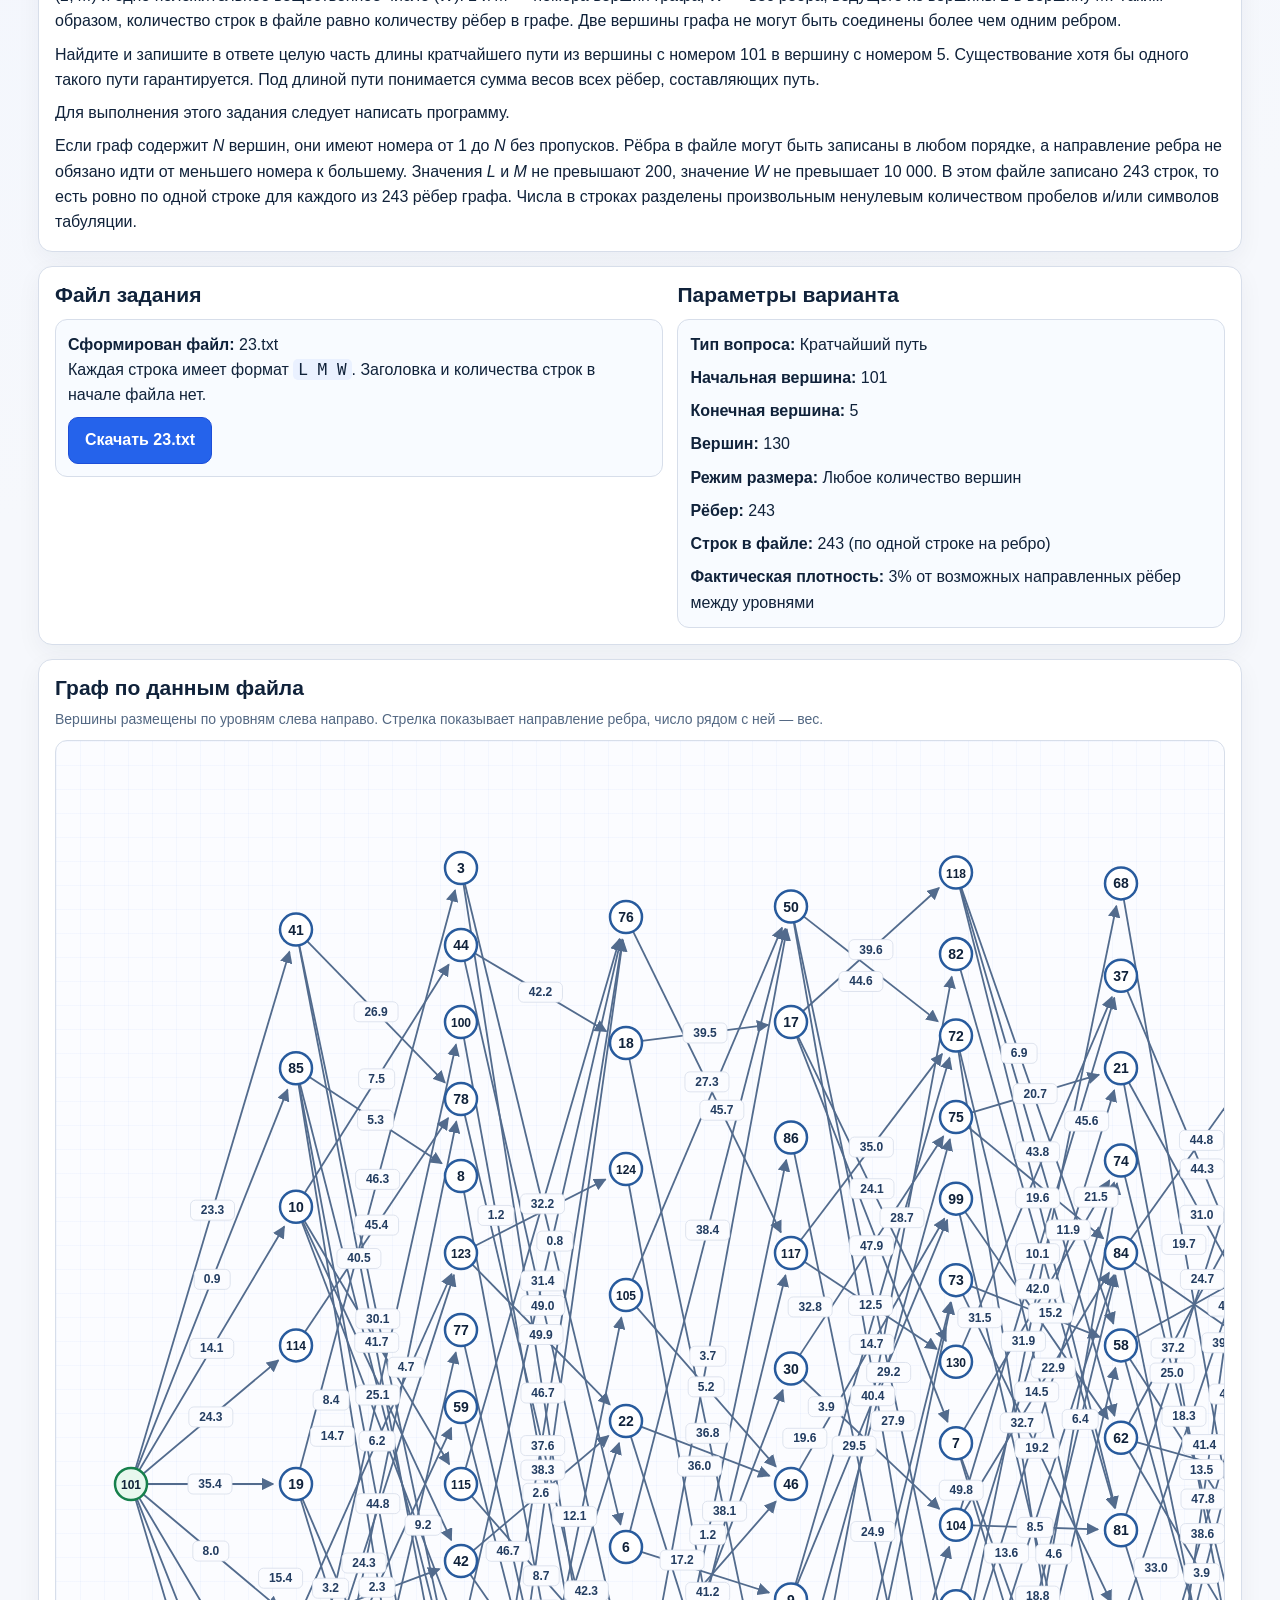
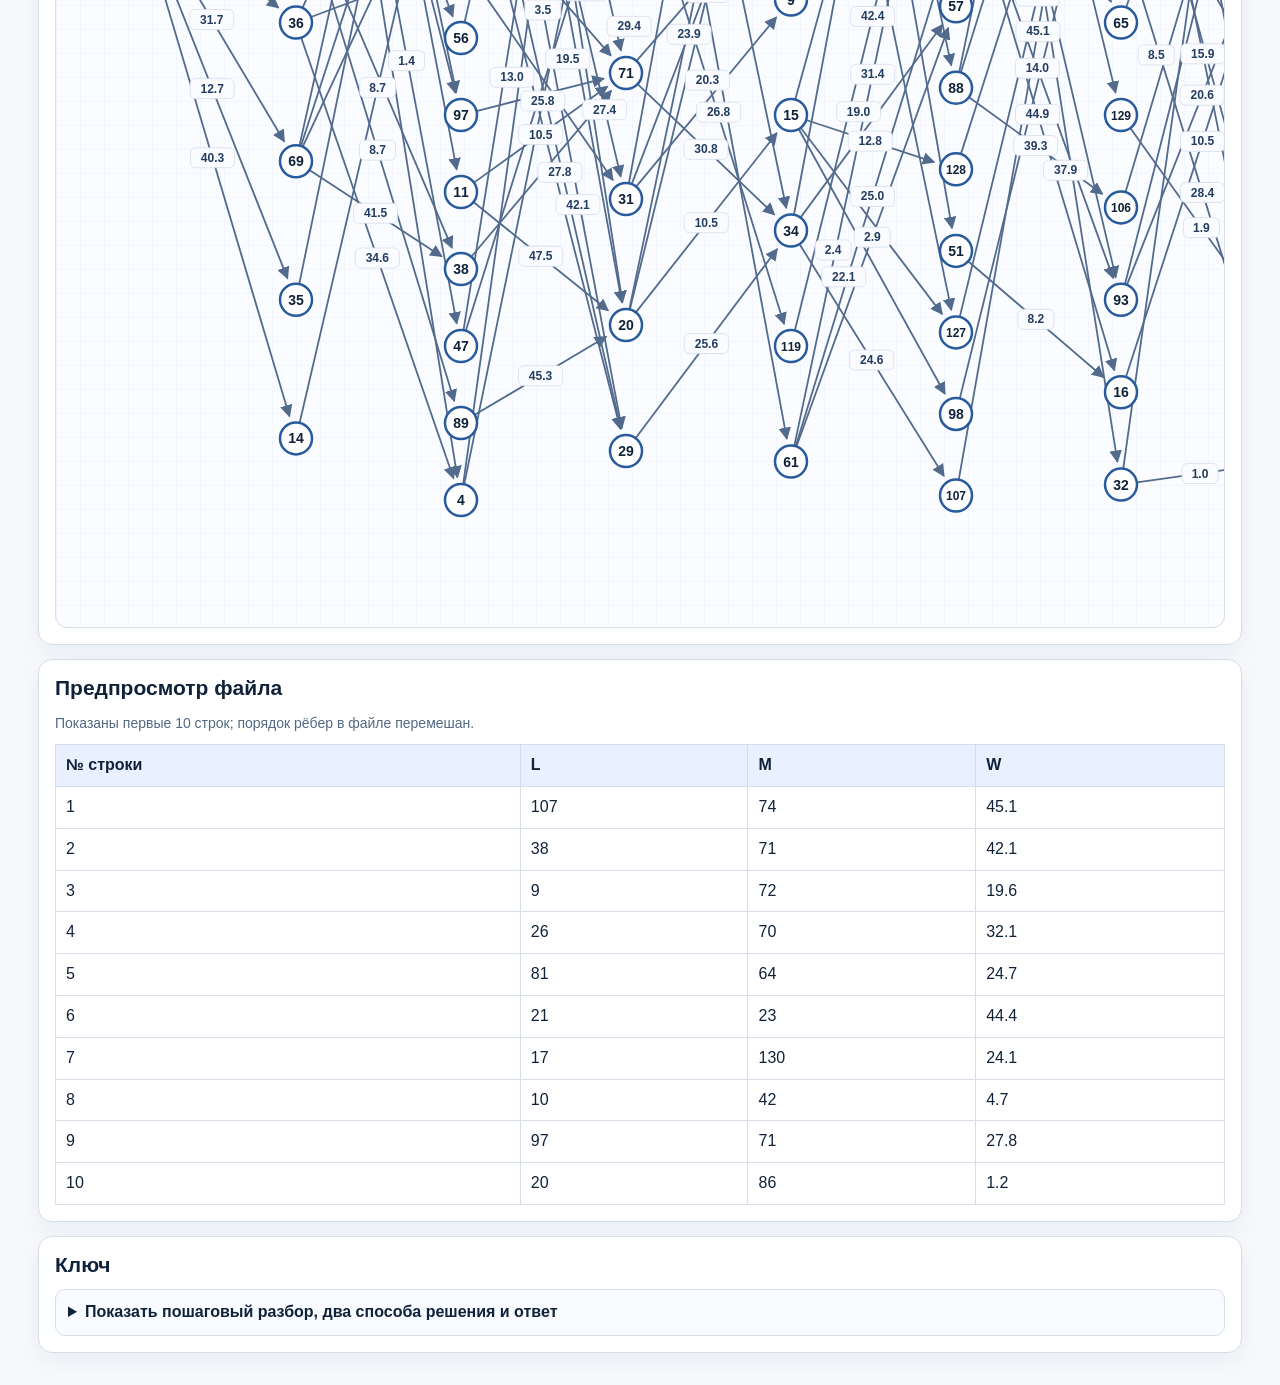
==== commit b71498d3: "Update index.html" ====
--- a/task23/index.html
+++ b/task23/index.html
@@ -29,7 +29,7 @@
           <select id="startMode">
             <option value="random">Случайный номер</option>
             <option value="one">Вершина 1</option>
-            <option value="not_one">Не вершина 1</option>
+            <option value="not_one">Любая вершина</option>
           </select>
         </label>
 
@@ -37,7 +37,7 @@
           Количество вершин
           <select id="vertexMode">
             <option value="any">Любое количество вершин</option>
-            <option value="manual">До 10 вершин (для ручной проверки)</option>
+            <option value="manual">До 10 вершин (для проверки по рисунку)</option>
           </select>
         </label>
 
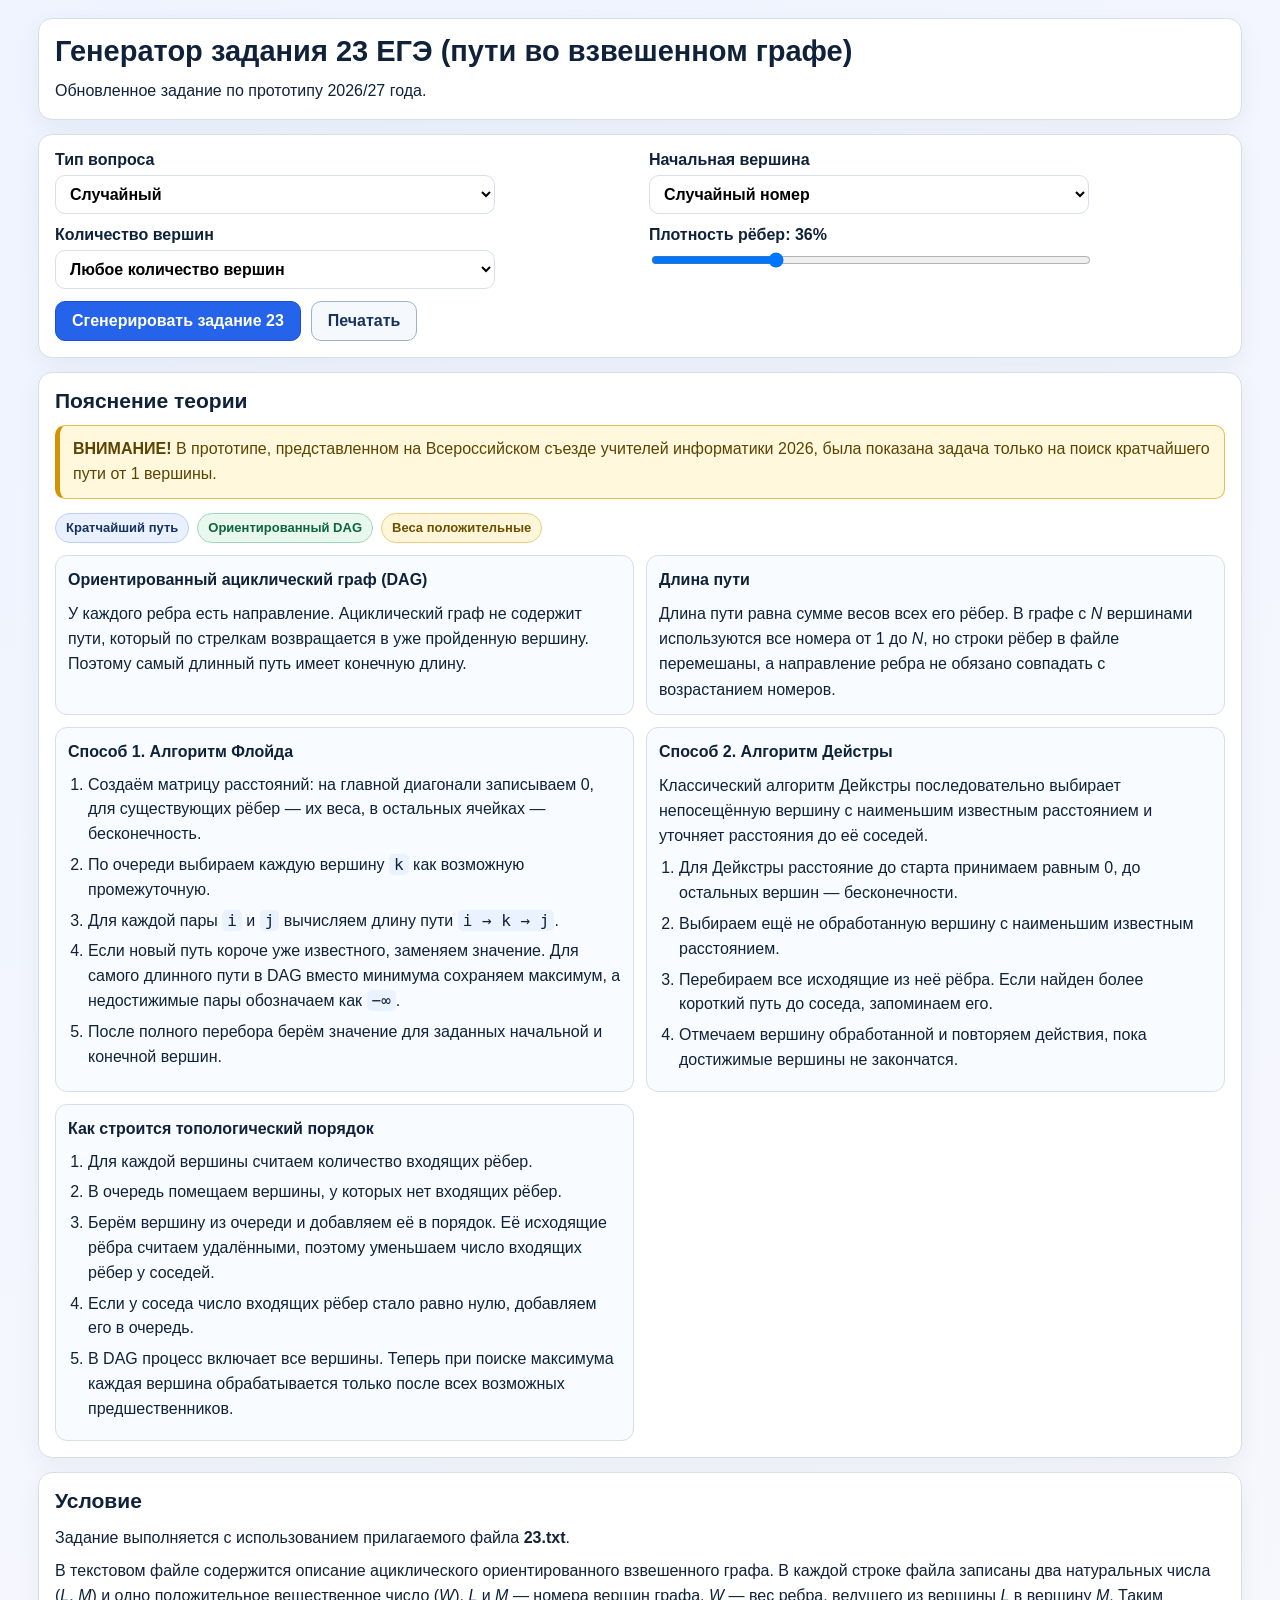
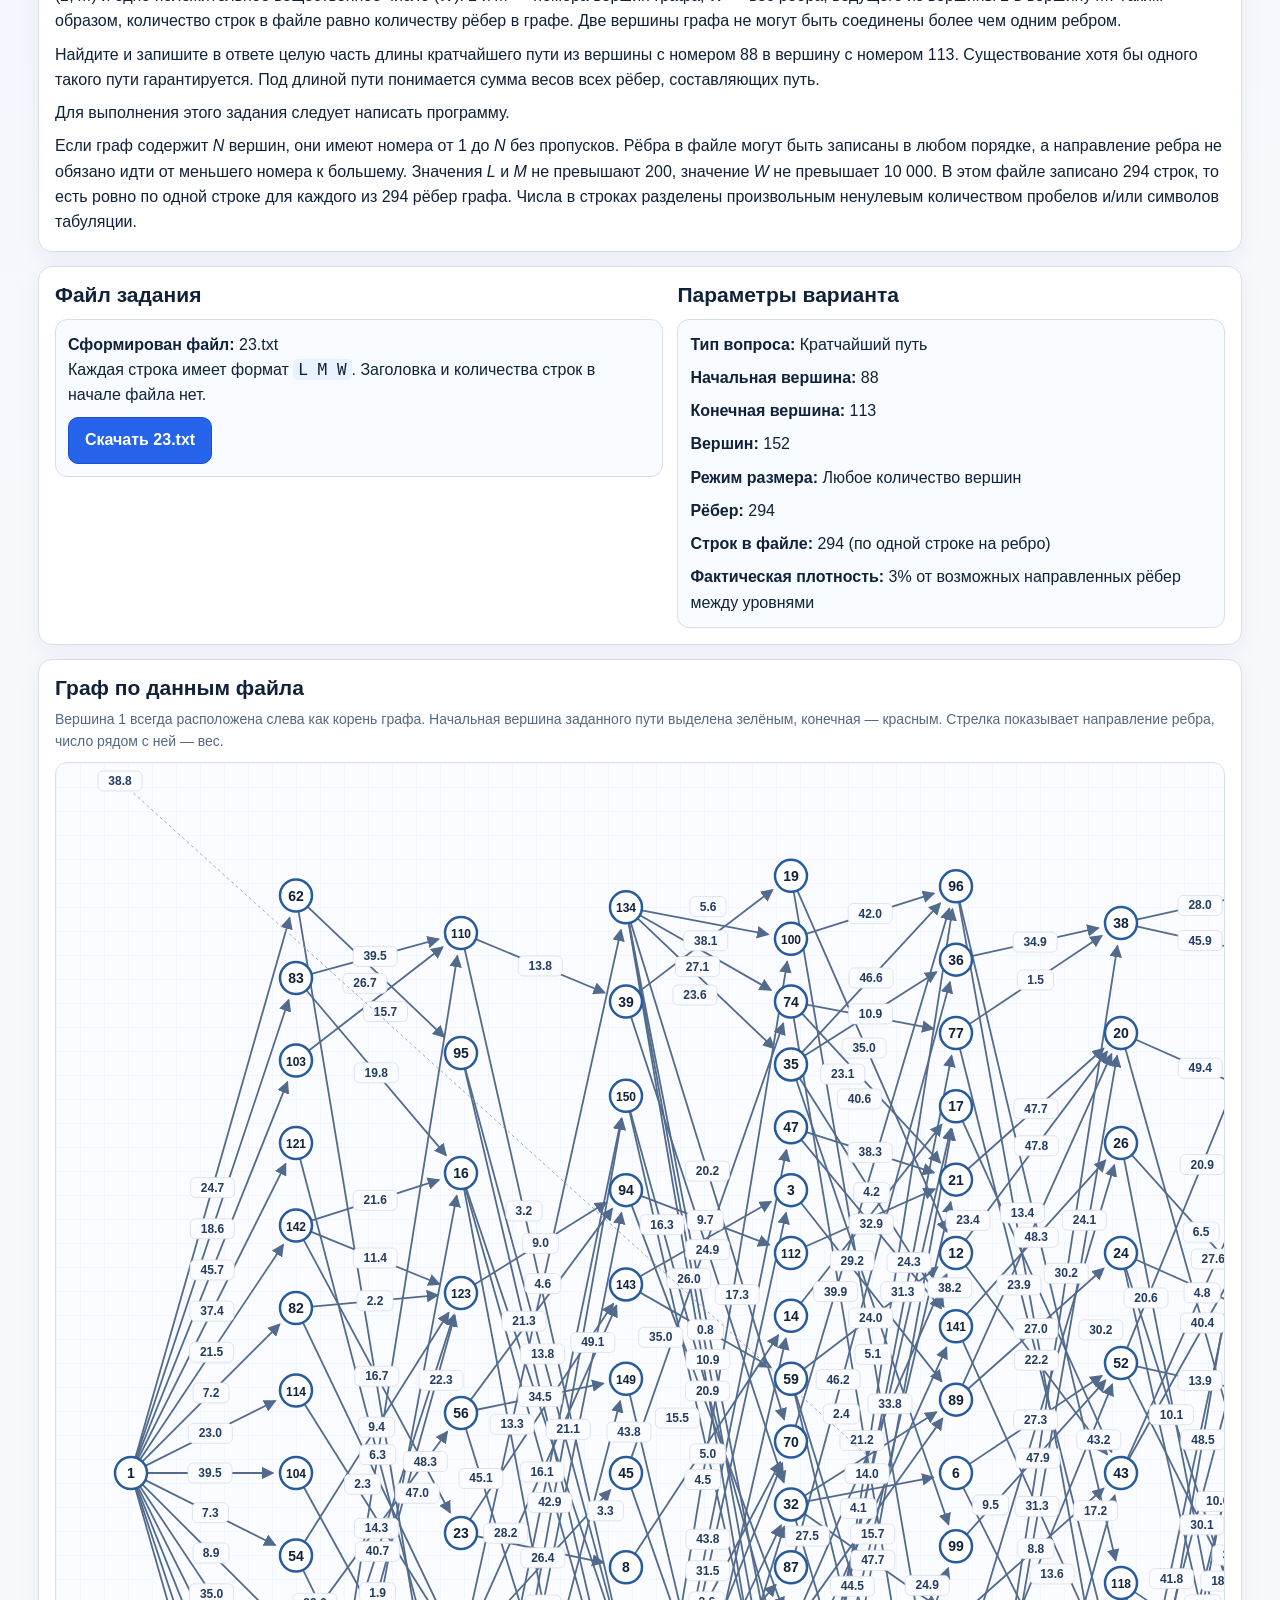
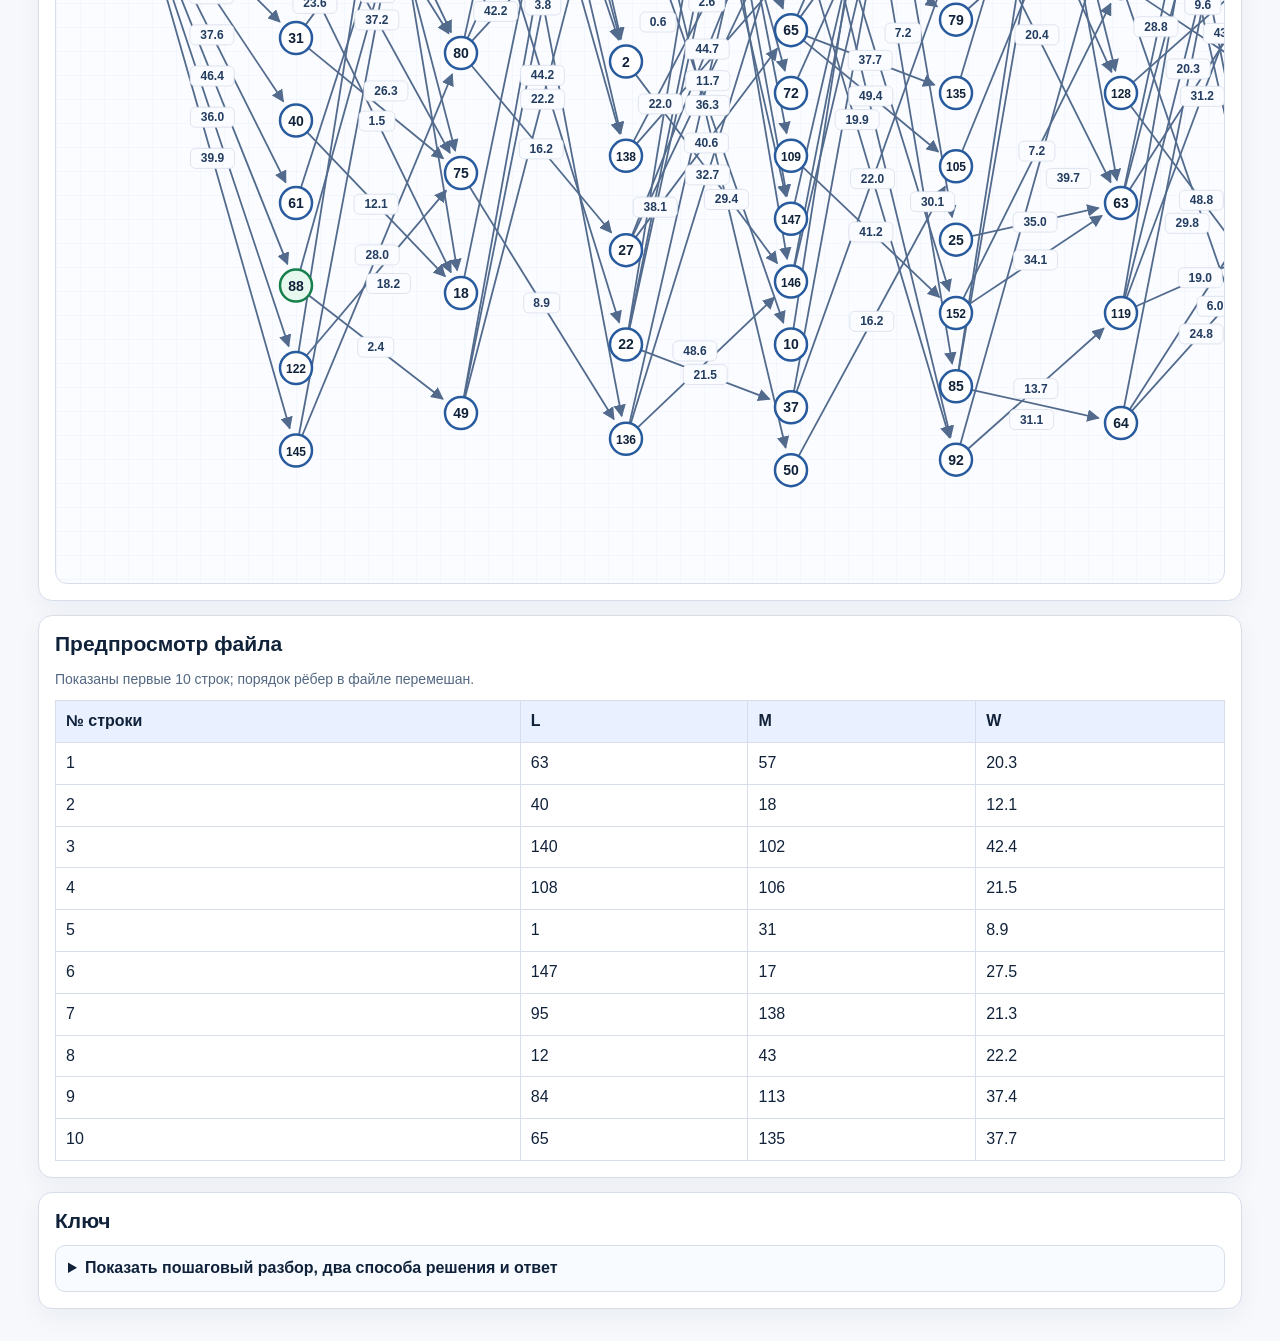
==== commit 377e11fb: "Keep task 23 root fixed at vertex one" ====
--- a/task23/index.html
+++ b/task23/index.html
@@ -76,8 +76,9 @@
       <section class="panel">
         <h2>Граф по данным файла</h2>
         <p class="section-note">
-          Вершины размещены по уровням слева направо. Стрелка показывает
-          направление ребра, число рядом с ней — вес.
+          Вершина 1 всегда расположена слева как корень графа. Начальная вершина
+          заданного пути выделена зелёным, конечная — красным. Стрелка показывает направление
+          ребра, число рядом с ней — вес.
         </p>
         <div id="graphWrap" class="graph-wrap"></div>
       </section>
